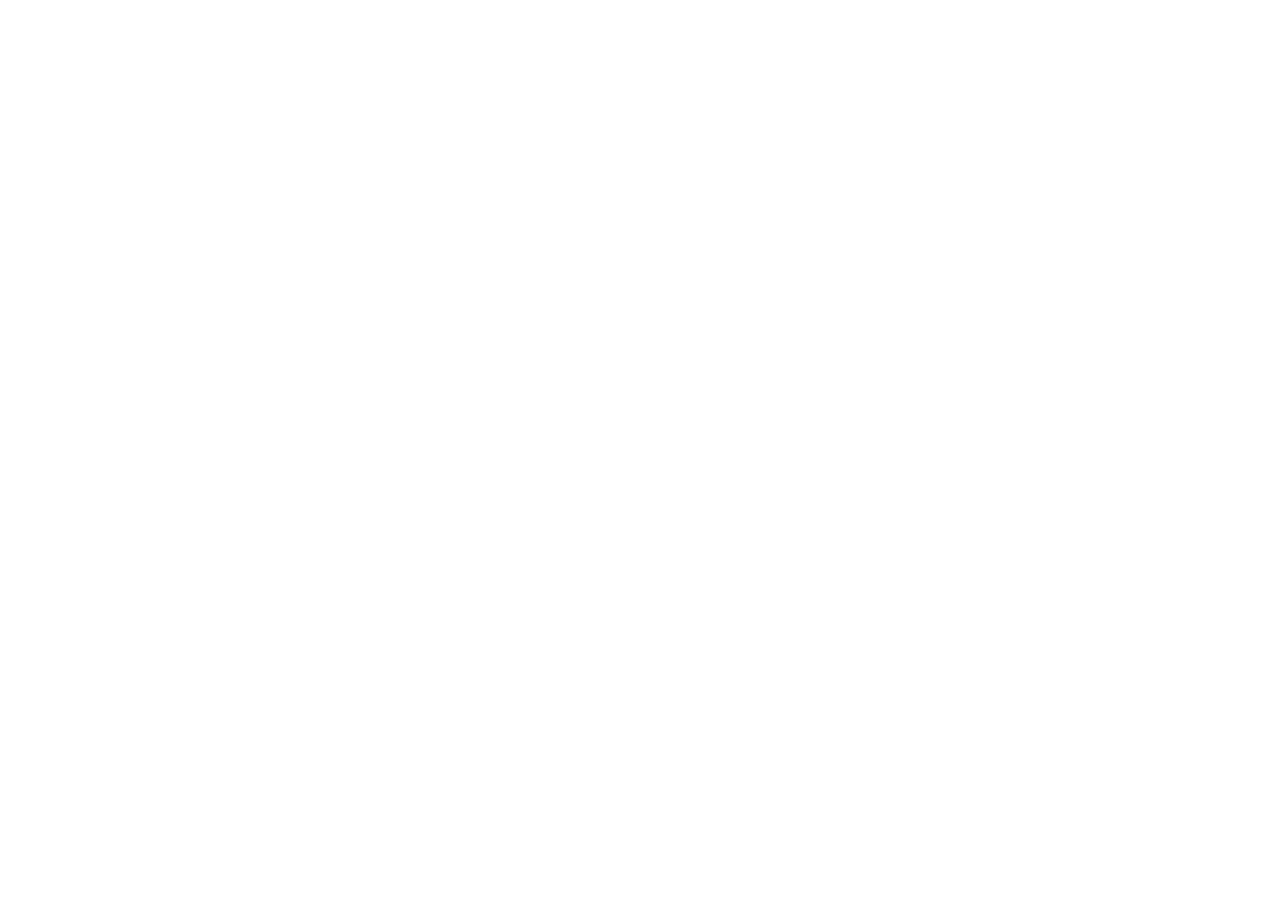
==== portfolio/index.html @ 067e7cec "index.html start" ====
﻿<!DOCTYPE html>

<html lang="ru">
<head>
    <meta charset="utf-8" />
    <meta name="viewport" content="width=device-width, initial-scale=1.0" />

    <title>Портфолио. Верстка HTML/CSS</title>

    <!--Шрифты и иконки (Font Awesome)-->

    <link rel="stylesheet" href="https://cdnjs.cloudflare.com/ajax/libs/font-awesome/6.0.0-beta3/css/all.min.css" />

    <!--Подключение css-->

    <link rel="stylesheet" href="css/style.css" />

</head>
<body>

</body>
</html>
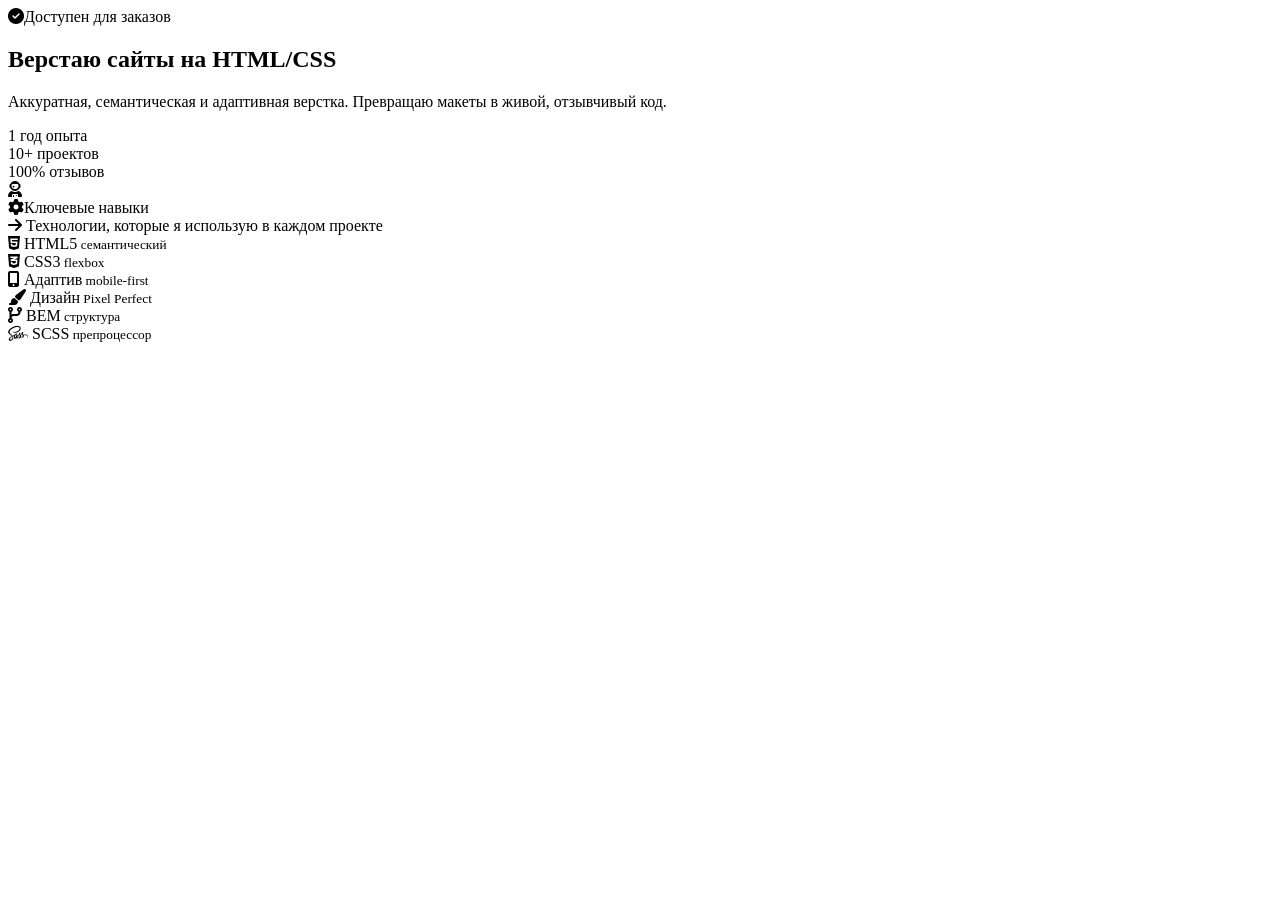
==== commit 34be640d: "Skills in progress" ====
--- a/portfolio/index.html
+++ b/portfolio/index.html
@@ -9,7 +9,7 @@
 
     <!--Шрифты и иконки (Font Awesome)-->
 
-    <link rel="stylesheet" href="https://cdnjs.cloudflare.com/ajax/libs/font-awesome/6.0.0-beta3/css/all.min.css" />
+    <link rel="stylesheet" href="https://cdnjs.cloudflare.com/ajax/libs/font-awesome/6.5.1/css/all.min.css" />
 
     <!--Подключение css-->
 
@@ -17,6 +17,56 @@
 
 </head>
 <body>
+    <!--header-->
+
+    <header id="header"></header>
+
+    <!--ОСНОВНОЙ КОНТЕНТ-->
+    <main>
+        <!--О себе-->
+
+        <section class="hero" id="about">
+            <div class="container hero-grid">
+                <div class="hero-content">
+                    <div class="badge"><i class="fas fa-check-circle"></i>Доступен для заказов</div> <!--Сигнальный чек-->
+                    <h1>Верстаю <span>сайты</span> на HTML/CSS</h1>
+                    <p>Аккуратная, семантическая и адаптивная верстка. Превращаю макеты в живой, отзывчивый код.</p>
+                    <div class="hero-stats">
+                        <div><span class="num">1</span><span class="label"> год опыта</span></div>
+                        <div><span class="num">10+</span><span class="label"> проектов</span></div>
+                        <div><span class="num">100%</span><span class="label"> отзывов</span></div>
+                    </div>
+                </div>
+                <div class="hero-avatar">
+                    <i class="fas fa-user-astronaut"></i> <!--Иконка человечка-->
+                </div>
+            </div>
+        </section>
+
+        <!--Навыки-->
+        <section class="skills" id="skills">
+            <div class="container">
+                <div class="section-title">
+                    <i class="fas fa-cog"></i>Ключевые навыки <!--Иконка цветочка-->
+                </div>
+                <div class="section-sub">
+                    <i class="fas fa-arrow-right"></i> <!--Иконка стрелочки в право-->
+                    Технологии, которые я использую в каждом проекте
+                </div>
+                <div class="skills-grid">
+                    <div class="skill-card"><i class="fab fa-html5"></i><span> HTML5</span><small> семантический</small></div> <!--Иконка html5-->
+                    <div class="skill-card"><i class="fab fa-css3-alt"></i><span> CSS3</span><small> flexbox</small></div>
+                    <div class="skill-card"><i class="fas fa-mobile-alt"></i><span> Адаптив</span><small> mobile-first </small></div>
+                    <div class="skill-card"><i class="fas fa-paint-brush"></i><span> Дизайн</span><small> Pixel Perfect</small></div>
+                    <div class="skill-card"><i class="fas fa-code-branch"></i><span> BEM</span><small> структура</small></div>
+                    <div class="skill-card"><i class="fab fa-sass"></i><span> SCSS</span><small> препроцессор</small></div>
+                </div>
+            </div>
+        </section>
+
+        <!--Проекты-->
+
+    </main>
 
 </body>
 </html>
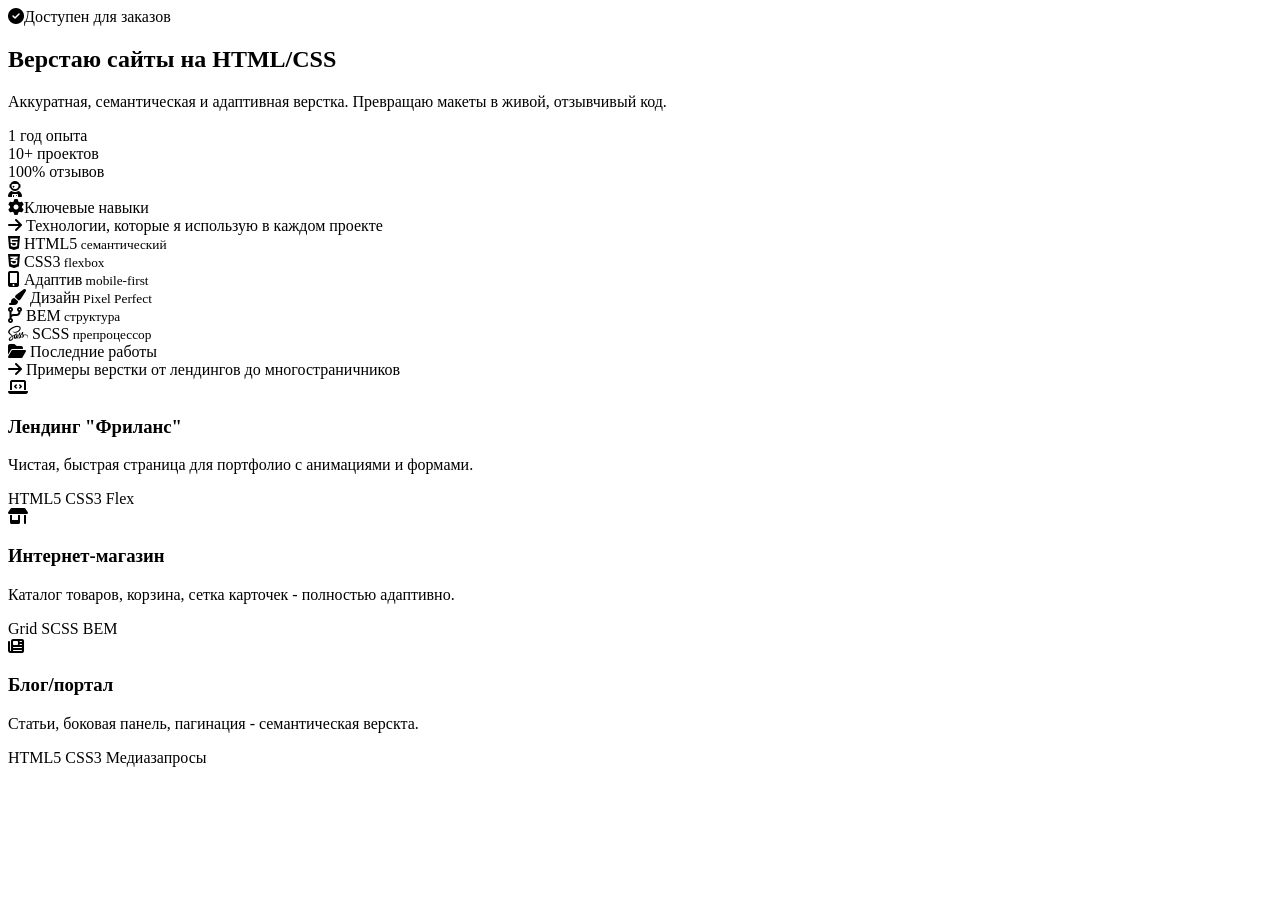
==== commit 26407e05: "Projects in progress" ====
--- a/portfolio/index.html
+++ b/portfolio/index.html
@@ -37,6 +37,7 @@
                         <div><span class="num">100%</span><span class="label"> отзывов</span></div>
                     </div>
                 </div>
+
                 <div class="hero-avatar">
                     <i class="fas fa-user-astronaut"></i> <!--Иконка человечка-->
                 </div>
@@ -49,10 +50,12 @@
                 <div class="section-title">
                     <i class="fas fa-cog"></i>Ключевые навыки <!--Иконка цветочка-->
                 </div>
+
                 <div class="section-sub">
                     <i class="fas fa-arrow-right"></i> <!--Иконка стрелочки в право-->
                     Технологии, которые я использую в каждом проекте
                 </div>
+
                 <div class="skills-grid">
                     <div class="skill-card"><i class="fab fa-html5"></i><span> HTML5</span><small> семантический</small></div> <!--Иконка html5-->
                     <div class="skill-card"><i class="fab fa-css3-alt"></i><span> CSS3</span><small> flexbox</small></div>
@@ -66,6 +69,43 @@
 
         <!--Проекты-->
 
+        <section class="projects" id="projects">
+            <div class="container">
+                <div class="section-title">
+                    <i class="fas fa-folder-open"></i> Последние работы
+                </div>
+
+                <div class="section-sub">
+                    <i class="fas fa-arrow-right"></i> Примеры верстки от лендингов до многостраничников
+                </div>
+
+                <div class="project-grid">
+                    <div class="project-item">
+                        <div class="icon-wrap"><i class="fas fa-laptop-code"></i></div>
+                        <h3>Лендинг "Фриланс"</h3>
+                        <p>Чистая, быстрая страница для портфолио с анимациями и формами.</p>
+                        <div class="project-tags"><span>HTML5</span><span> CSS3</span><span> Flex</span></div>
+
+                        <div>
+                            <div class="project-item">
+                                <div class="icon-wrap"><i class="fas fa-store-alt"></i></div>
+                                <h3>Интернет-магазин</h3>
+                                <p>Каталог товаров, корзина, сетка карточек - полностью адаптивно.</p>
+                                <div class="project-tags"><span>Grid</span><span> SCSS</span><span> BEM</span></div>
+                            </div>
+
+                            <div class="project-item">
+                                <div class="icon-wrap"><i class="fas fa-newspaper"></i></div>
+                                <h3>Блог/портал</h3>
+                                <p>Статьи, боковая панель, пагинация - семантическая верскта.</p>
+                                <div class="project-tags"><span>HTML5</span><span> CSS3</span><span> Медиазапросы</span></div>
+                            </div>
+                        </div>
+                    </div>
+                </div>      <!--Проверить на корректность div. Возможно что лишний есть-->
+            </div>
+        </section>
+
     </main>
 
 </body>
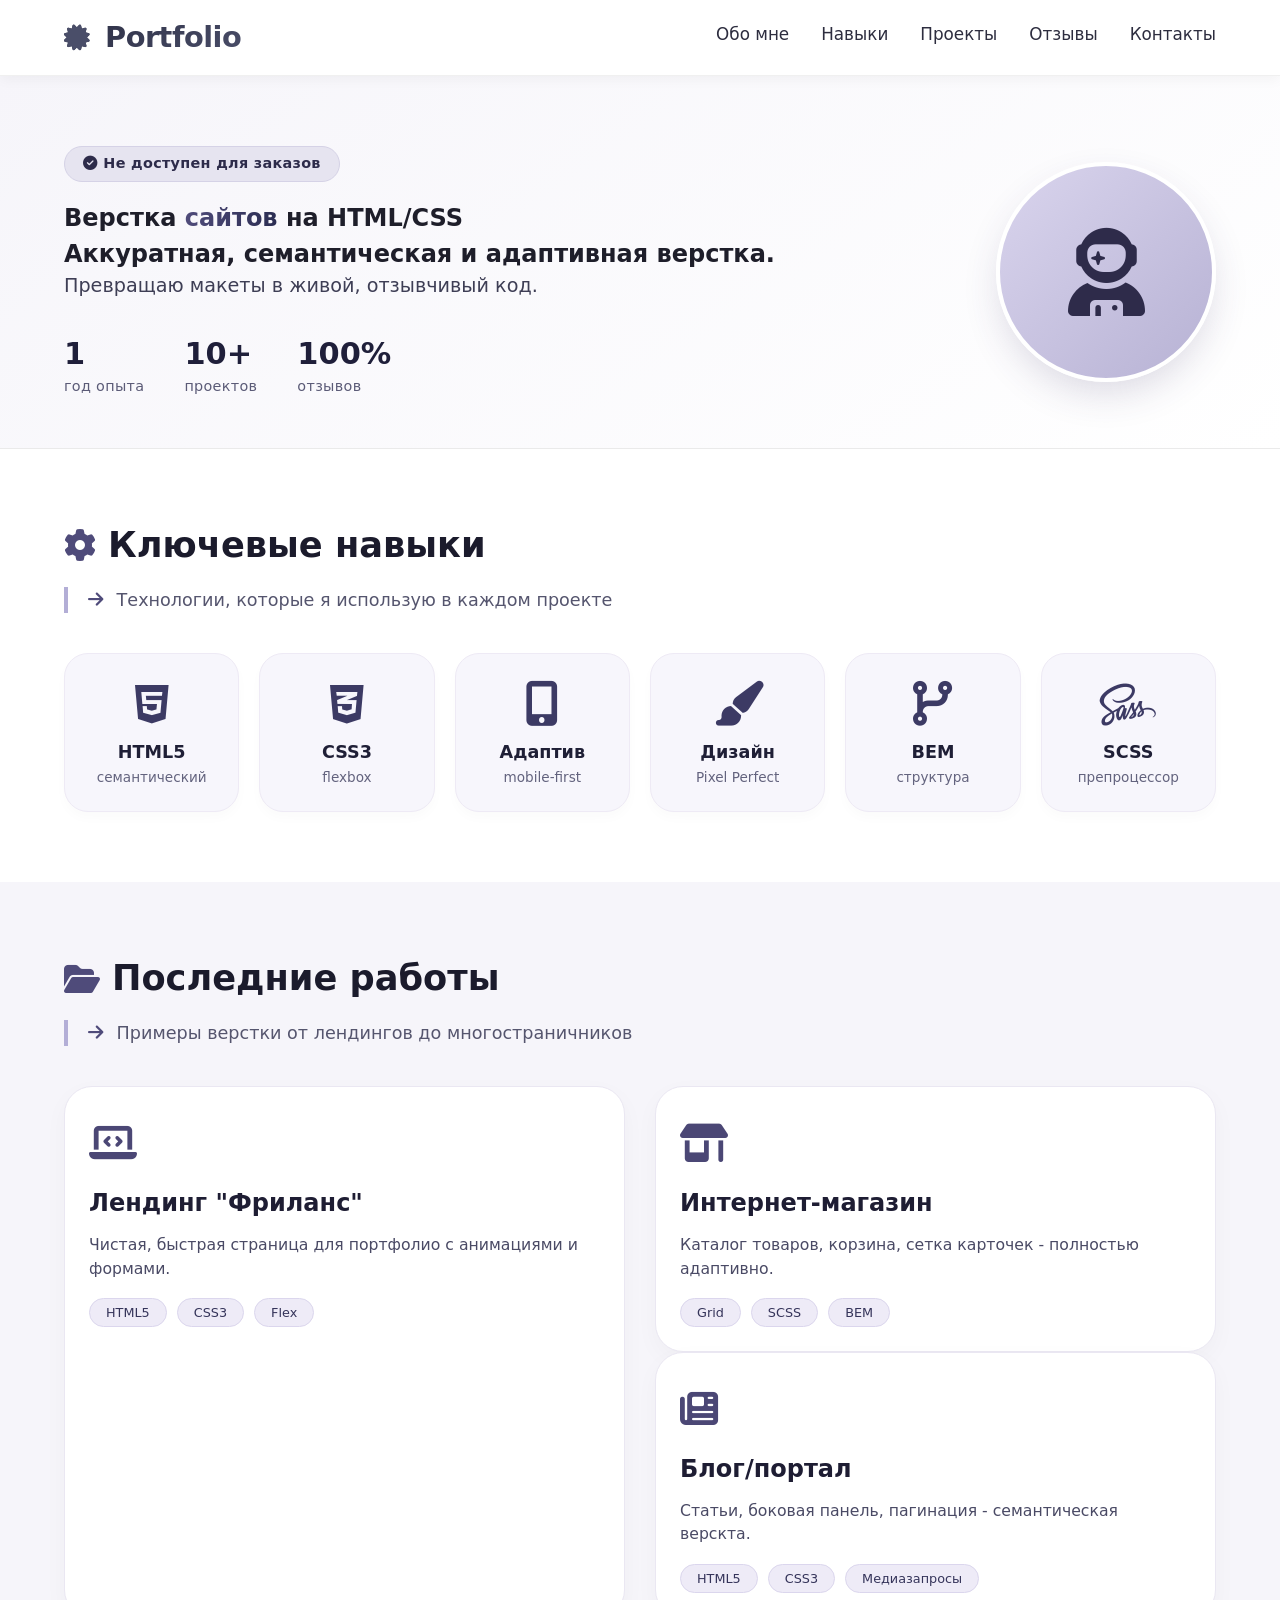
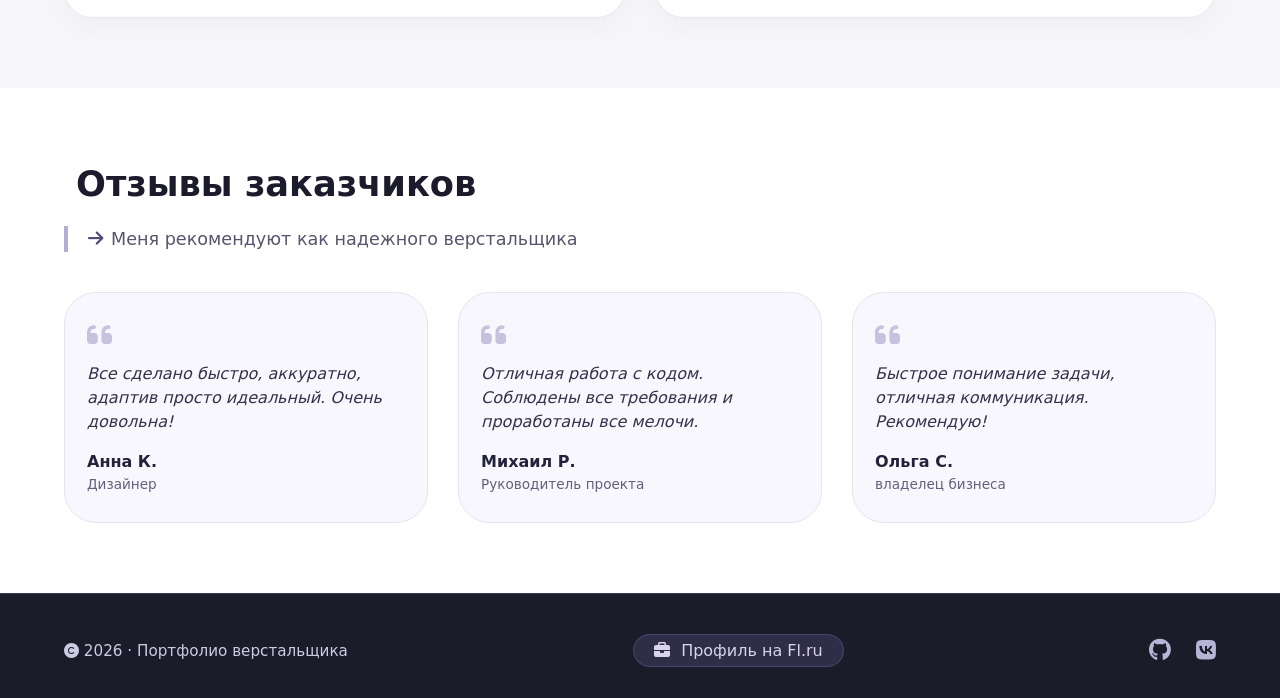
==== commit e114c1a8: "Project Portfolio in progress" ====
--- a/portfolio/index.html
+++ b/portfolio/index.html
@@ -28,9 +28,10 @@
         <section class="hero" id="about">
             <div class="container hero-grid">
                 <div class="hero-content">
-                    <div class="badge"><i class="fas fa-check-circle"></i>Доступен для заказов</div> <!--Сигнальный чек-->
-                    <h1>Верстаю <span>сайты</span> на HTML/CSS</h1>
-                    <p>Аккуратная, семантическая и адаптивная верстка. Превращаю макеты в живой, отзывчивый код.</p>
+                    <div class="badge"><i class="fas fa-check-circle"></i>Не доступен для заказов</div> <!--Сигнальный чек-->
+                    <h1>Верстка <span>сайтов</span> на HTML/CSS</h1>
+                    <h2>Аккуратная, семантическая и адаптивная верстка.</h2>
+                    <p>Превращаю макеты в живой, отзывчивый код.</p>
                     <div class="hero-stats">
                         <div><span class="num">1</span><span class="label"> год опыта</span></div>
                         <div><span class="num">10+</span><span class="label"> проектов</span></div>
@@ -70,6 +71,7 @@
         <!--Проекты-->
 
         <section class="projects" id="projects">
+            <h2></h2> 
             <div class="container">
                 <div class="section-title">
                     <i class="fas fa-folder-open"></i> Последние работы
@@ -85,28 +87,70 @@
                         <h3>Лендинг "Фриланс"</h3>
                         <p>Чистая, быстрая страница для портфолио с анимациями и формами.</p>
                         <div class="project-tags"><span>HTML5</span><span> CSS3</span><span> Flex</span></div>
+                    </div>
 
-                        <div>
-                            <div class="project-item">
-                                <div class="icon-wrap"><i class="fas fa-store-alt"></i></div>
-                                <h3>Интернет-магазин</h3>
-                                <p>Каталог товаров, корзина, сетка карточек - полностью адаптивно.</p>
-                                <div class="project-tags"><span>Grid</span><span> SCSS</span><span> BEM</span></div>
-                            </div>
+                    <div>
+                        <div class="project-item">
+                            <div class="icon-wrap"><i class="fas fa-store-alt"></i></div>
+                            <h3>Интернет-магазин</h3>
+                            <p>Каталог товаров, корзина, сетка карточек - полностью адаптивно.</p>
+                            <div class="project-tags"><span>Grid</span><span> SCSS</span><span> BEM</span></div>
+                        </div>
 
-                            <div class="project-item">
-                                <div class="icon-wrap"><i class="fas fa-newspaper"></i></div>
-                                <h3>Блог/портал</h3>
-                                <p>Статьи, боковая панель, пагинация - семантическая верскта.</p>
-                                <div class="project-tags"><span>HTML5</span><span> CSS3</span><span> Медиазапросы</span></div>
-                            </div>
+                        <div class="project-item">
+                            <div class="icon-wrap"><i class="fas fa-newspaper"></i></div>
+                            <h3>Блог/портал</h3>
+                            <p>Статьи, боковая панель, пагинация - семантическая верскта.</p>
+                            <div class="project-tags"><span>HTML5</span><span> CSS3</span><span> Медиазапросы</span></div>
                         </div>
                     </div>
-                </div>      <!--Проверить на корректность div. Возможно что лишний есть-->
+                </div>
+            </div>      
+            
+        </section>
+
+        <!--Отзывы-->
+
+        <section class="testimonials" id="testimonials">
+            <div class="container">
+                <div class="section-title">
+                    <i class="fas fa-comments-dots"></i>Отзывы заказчиков
+                </div>
+
+                <div class="section-sub">
+                    <i class="fas fa-arrow-right"></i>Меня рекомендуют как надежного верстальщика
+                </div>
+
+                <div class="testimonial-grid">
+                    <div class="testimonial-card">
+                        <i class="fas fa-quote-left"></i>
+                        <p>Все сделано быстро, аккуратно, адаптив просто идеальный. Очень довольна!</p>
+                        <div class="author">Анна К.</div>
+                        <div class="role">Дизайнер</div>
+                    </div>
+
+                    <div class="testimonial-card">
+                        <i class="fas fa-quote-left"></i>
+                        <p>Отличная работа с кодом. Соблюдены все требования и проработаны все мелочи.</p>
+                        <div class="author">Михаил Р.</div>
+                        <div class="role">Руководитель проекта</div>
+                    </div>
+
+                    <div class="testimonial-card">
+                        <i class="fas fa-quote-left"></i>
+                        <p>Быстрое понимание задачи, отличная коммуникация. Рекомендую!</p>
+                        <div class="author">Ольга С.</div>
+                        <div class="role">владелец бизнеса</div>
+                    </div>
+                </div>
             </div>
         </section>
+    </main>
 
-    </main>
+    <footer id="footer"></footer>
+
+    <script src="js/main.js"></script>
+
 
 </body>
 </html>
--- a/portfolio/css/style.css
+++ b/portfolio/css/style.css
@@ -0,0 +1,466 @@
+﻿/* ---------- Глобальные сбросы и база ---------- */
+* {
+    margin: 0;
+    padding: 0;
+    box-sizing: border-box;
+}
+
+body {
+    font-family: 'Segoe UI', Roboto, system-ui, -apple-system, sans-serif;
+    background: #faf9f8;
+    color: #1e1e2a;
+    line-height: 1.5;
+    scroll-behavior: smooth;
+}
+
+/*Проверить необходимость в а{}*/
+a {
+    text-decoration: none;
+    color: inherit;
+}
+
+.container {
+    max-width: 1200px;
+    margin: 0 auto;
+    padding: 0 24px;
+}
+/* ---------- HEADER / НАВИГАЦИЯ ---------- */
+.header {
+    background: #ffffff;
+    box-shadow: 0 4px 12px rgba(0, 0, 0, 0.04);
+    position: sticky;
+    top: 0;
+    z-index: 10;
+    padding: 16px 0;
+    border-bottom: 1px solid #f0f0f0;
+}
+
+    .header .container {
+        display: flex;
+        justify-content: space-between;
+        align-items: center;
+        flex-wrap: wrap;
+    }
+
+.logo {
+    font-size: 1.8rem;
+    font-weight: 700;
+    letter-spacing: -0.5px;
+    background: linear-gradient(145deg, #2b2d42, #4a4e69);
+    -webkit-background-clip: text;
+    -webkit-text-fill-color: transparent;
+    background-clip: text;
+}
+
+    .logo i {
+        -webkit-text-fill-color: #4a4e69;
+        margin-right: 6px;
+        font-size: 1.6rem;
+    }
+
+.nav-links {
+    display: flex;
+    gap: 32px;
+    font-weight: 500;
+    font-size: 1.05rem;
+}
+
+    .nav-links a {
+        transition: color 0.2s ease;
+        color: #2d2d3f;
+        border-bottom: 2px solid transparent;
+        padding-bottom: 4px;
+    }
+
+        .nav-links a:hover {
+            color: #5b5f8a;
+            border-bottom-color: #5b5f8a;
+        }
+
+/* ---------- "О себе" ---------- */
+.hero {
+    padding: 70px 0 50px;
+    background: linear-gradient(145deg, #f6f5fa 0%, #ffffff 100%);
+    border-bottom: 1px solid #eaeaea;
+}
+
+.hero-grid {
+    display: flex;
+    flex-wrap: wrap;
+    align-items: center;
+    justify-content: space-between;
+    gap: 40px;
+}
+
+.hero-content {
+    flex: 1 1 380px;
+}
+
+    .hero-content .badge {
+        display: inline-block;
+        background: #e6e4f0;
+        color: #2d2b4a;
+        font-weight: 600;
+        font-size: 0.9rem;
+        padding: 6px 18px;
+        border-radius: 30px;
+        margin-bottom: 18px;
+        letter-spacing: 0.3px;
+        border: 1px solid #d5d2e6;
+    }
+
+        .hero-content .badge i {
+            margin-right: 6px;
+        }
+
+        .hero-content .badge i {
+            margin-right: 6px;
+        }
+
+    .hero-content h1 span {
+        background: linear-gradient(to right, #4f4b7a, #2b2d52);
+        -webkit-background-clip: text;
+        -webkit-text-fill-color: transparent;
+        background-clip: text;
+    }
+
+    .hero-content p {
+        font-size: 1.2rem;
+        color: #3e3e55;
+        max-width: 520px;
+        margin-bottom: 30px;
+    }
+
+.hero-stats {
+    display: flex;
+    gap: 40px;
+    margin-top: 20px;
+}
+
+    .hero-stats div {
+        display: flex;
+        flex-direction: column;
+    }
+
+    .hero-stats .num {
+        font-size: 1.9rem;
+        font-weight: 700;
+        color: #1f1f3a;
+    }
+
+    .hero-stats .label {
+        font-size: 0.9rem;
+        color: #5b5b77;
+        letter-spacing: 0.3px;
+    }
+
+.hero-avatar {
+    flex: 0 0 220px;
+    height: 220px;
+    background: linear-gradient(135deg, #d9d4ed, #b7b2d4);
+    border-radius: 50%;
+    display: flex;
+    align-items: center;
+    justify-content: center;
+    font-size: 5.5rem;
+    color: #2e2b4a;
+    box-shadow: 0 16px 40px -8px rgba(60, 50, 100, 0.2);
+    border: 4px solid white;
+    transition: transform 0.2s;
+}
+
+    .hero-avatar:hover {
+        transform: scale(1.02);
+    }
+
+/* ---------- "Навыки" ---------- */
+.skills {
+    padding: 70px 0;
+    background: #ffffff;
+}
+
+.section-title {
+    font-size: 2.2rem;
+    font-weight: 600;
+    margin-bottom: 15px;
+    color: #1b1b2c;
+    display: flex;
+    align-items: center;
+    gap: 12px;
+}
+
+    .section-title i {
+        color: #4f4b7a;
+        font-size: 2rem;
+    }
+
+.section-sub {
+    color: #55556e;
+    margin-bottom: 40px;
+    font-size: 1.1rem;
+    border-left: 4px solid #b3aed6;
+    padding-left: 20px;
+}
+
+    .section-sub i {
+        margin-right: 8px;
+        color: #4f4b7a;
+    }
+
+.skills-grid {
+    display: grid;
+    grid-template-columns: repeat(auto-fit, minmax(160px, 1fr));
+    gap: 30px 20px;
+}
+
+.skill-card {
+    background: #f7f6fc;
+    padding: 28px 12px 22px;
+    border-radius: 24px;
+    text-align: center;
+    transition: all 0.2s ease;
+    border: 1px solid #eeeaf5;
+    box-shadow: 0 6px 12px rgba(0, 0, 0, 0.02);
+}
+
+    .skill-card:hover {
+        transform: translateY(-6px);
+        border-color: #b9b2db;
+        background: #faf9ff;
+        box-shadow: 0 16px 28px -12px rgba(70, 60, 130, 0.12);
+    }
+
+    .skill-card i {
+        font-size: 2.8rem;
+        color: #3c3a64;
+        margin-bottom: 12px;
+        display: block;
+    }
+
+    .skill-card span {
+        font-weight: 600;
+        font-size: 1.1rem;
+        display: block;
+        color: #1f1f36;
+    }
+
+    .skill-card small {
+        color: #63637e;
+        font-size: 0.85rem;
+    }
+
+/* ---------- "Проекты" ---------- */
+.projects {
+    padding: 70px 0;
+    background: #f6f5fa;
+}
+
+.project-grid {
+    display: grid;
+    grid-template-columns: repeat(auto-fit, minmax(280px, 1fr));
+    gap: 30px;
+    margin-top: 15px;
+    /*margin: 30px;*/
+}
+
+.project-item {
+    background: white;
+    border-radius: 28px;
+    padding: 28px 24px 24px;
+    box-shadow: 0 8px 24px rgba(0, 0, 0, 0.03);
+    border: 1px solid #eae7f2;
+    transition: 0.2s;
+}
+
+    .project-item:hover {
+        border-color: #c6c0de;
+        box-shadow: 0 20px 32px -16px rgba(60, 50, 120, 0.12);
+    }
+
+    .project-item .icon-wrap {
+        font-size: 2.4rem;
+        color: #4b4775;
+        margin-bottom: 12px;
+    }
+
+    .project-item h3 {
+        font-size: 1.5rem;
+        font-weight: 600;
+        margin-bottom: 12px;
+        color: #1e1d33;
+    }
+
+    .project-item p {
+        color: #4a4a65;
+        margin-bottom: 18px;
+        font-size: 0.98rem;
+    }
+
+.project-tags {
+    display: flex;
+    flex-wrap: wrap;
+    gap: 10px;
+}
+
+    .project-tags span {
+        background: #eeebf7;
+        padding: 4px 16px;
+        border-radius: 40px;
+        font-size: 0.8rem;
+        font-weight: 500;
+        color: #35345a;
+        border: 1px solid #dbd6ed;
+    }
+/* ---------- "Отзывы" ---------- */
+.testimonials {
+    padding: 70px 0;
+    background: #ffffff;
+}
+
+.testimonial-grid {
+    display: flex;
+    flex-wrap: wrap;
+    gap: 30px;
+    margin-top: 20px;
+}
+
+.testimonial-card {
+    flex: 1 1 240px;
+    background: #f8f7fd;
+    padding: 28px 22px;
+    border-radius: 32px;
+    border: 1px solid #e7e3f2;
+}
+
+    .testimonial-card i {
+        color: #a59fc9;
+        font-size: 1.8rem;
+        opacity: 0.6;
+        margin-bottom: 12px;
+    }
+
+    .testimonial-card p {
+        font-style: italic;
+        color: #32324b;
+        margin-bottom: 16px;
+    }
+
+    .testimonial-card .author {
+        font-weight: 600;
+        color: #23223b;
+    }
+
+    .testimonial-card .role {
+        font-size: 0.85rem;
+        color: #63607e;
+    }
+/* ---------- FOOTER ---------- */
+.footer {
+    padding: 40px 0 30px;
+    background: #1c1b2a;
+    color: #cdcbe3;
+    border-top: 1px solid #37354b;
+}
+
+    .footer .container {
+        display: flex;
+        justify-content: space-between;
+        align-items: center;
+        flex-wrap: wrap;
+        gap: 20px;
+    }
+
+    .footer .copy {
+        font-size: 0.95rem;
+    }
+
+    .footer .social a {
+        color: #b8b4d6;
+        margin-left: 20px;
+        font-size: 1.4rem;
+        transition: 0.2s;
+    }
+
+        .footer .social a:hover {
+            color: #e6e1ff;
+            transform: translateY(-2px);
+        }
+
+    .footer .fl-link {
+        background: #2f2d47;
+        padding: 6px 20px;
+        border-radius: 40px;
+        font-weight: 500;
+        color: #d8d4f0;
+        border: 1px solid #49466b;
+        transition: 0.2s;
+    }
+
+        .footer .fl-link:hover {
+            background: #3f3c62;
+            color: white;
+        }
+
+        .footer .fl-link i {
+            margin-right: 6px;
+        }
+/* ---------- Адаптивность ---------- */
+@media (max-width: 760px) {
+    .header .container {
+        flex-direction: column;
+        gap: 12px;
+    }
+
+    .nav-links {
+        gap: 20px;
+        flex-wrap: wrap;
+        justify-content: center;
+    }
+
+    .hero-content h1 {
+        font-size: 2.4rem;
+    }
+
+    .hero-avatar {
+        flex: 0 0 160px;
+        height: 160px;
+        font-size: 4rem;
+    }
+
+    .hero-grid {
+        justify-content: center;
+        text-align: center;
+    }
+
+    .hero-stats {
+        justify-content: center;
+    }
+
+    .section-title {
+        font-size: 1.9rem;
+    }
+
+    .footer .container {
+        flex-direction: column;
+        text-align: center;
+    }
+
+    .footer .social a {
+        margin: 0 12px;
+    }
+}
+
+@media (max-width: 480px) {
+    .container {
+        padding: 0 18px;
+    }
+
+    .hero-content h1 {
+        font-size: 2rem;
+    }
+
+    .skills-grid {
+        grid-template-columns: repeat(2, 1fr);
+        gap: 16px;
+    }
+}
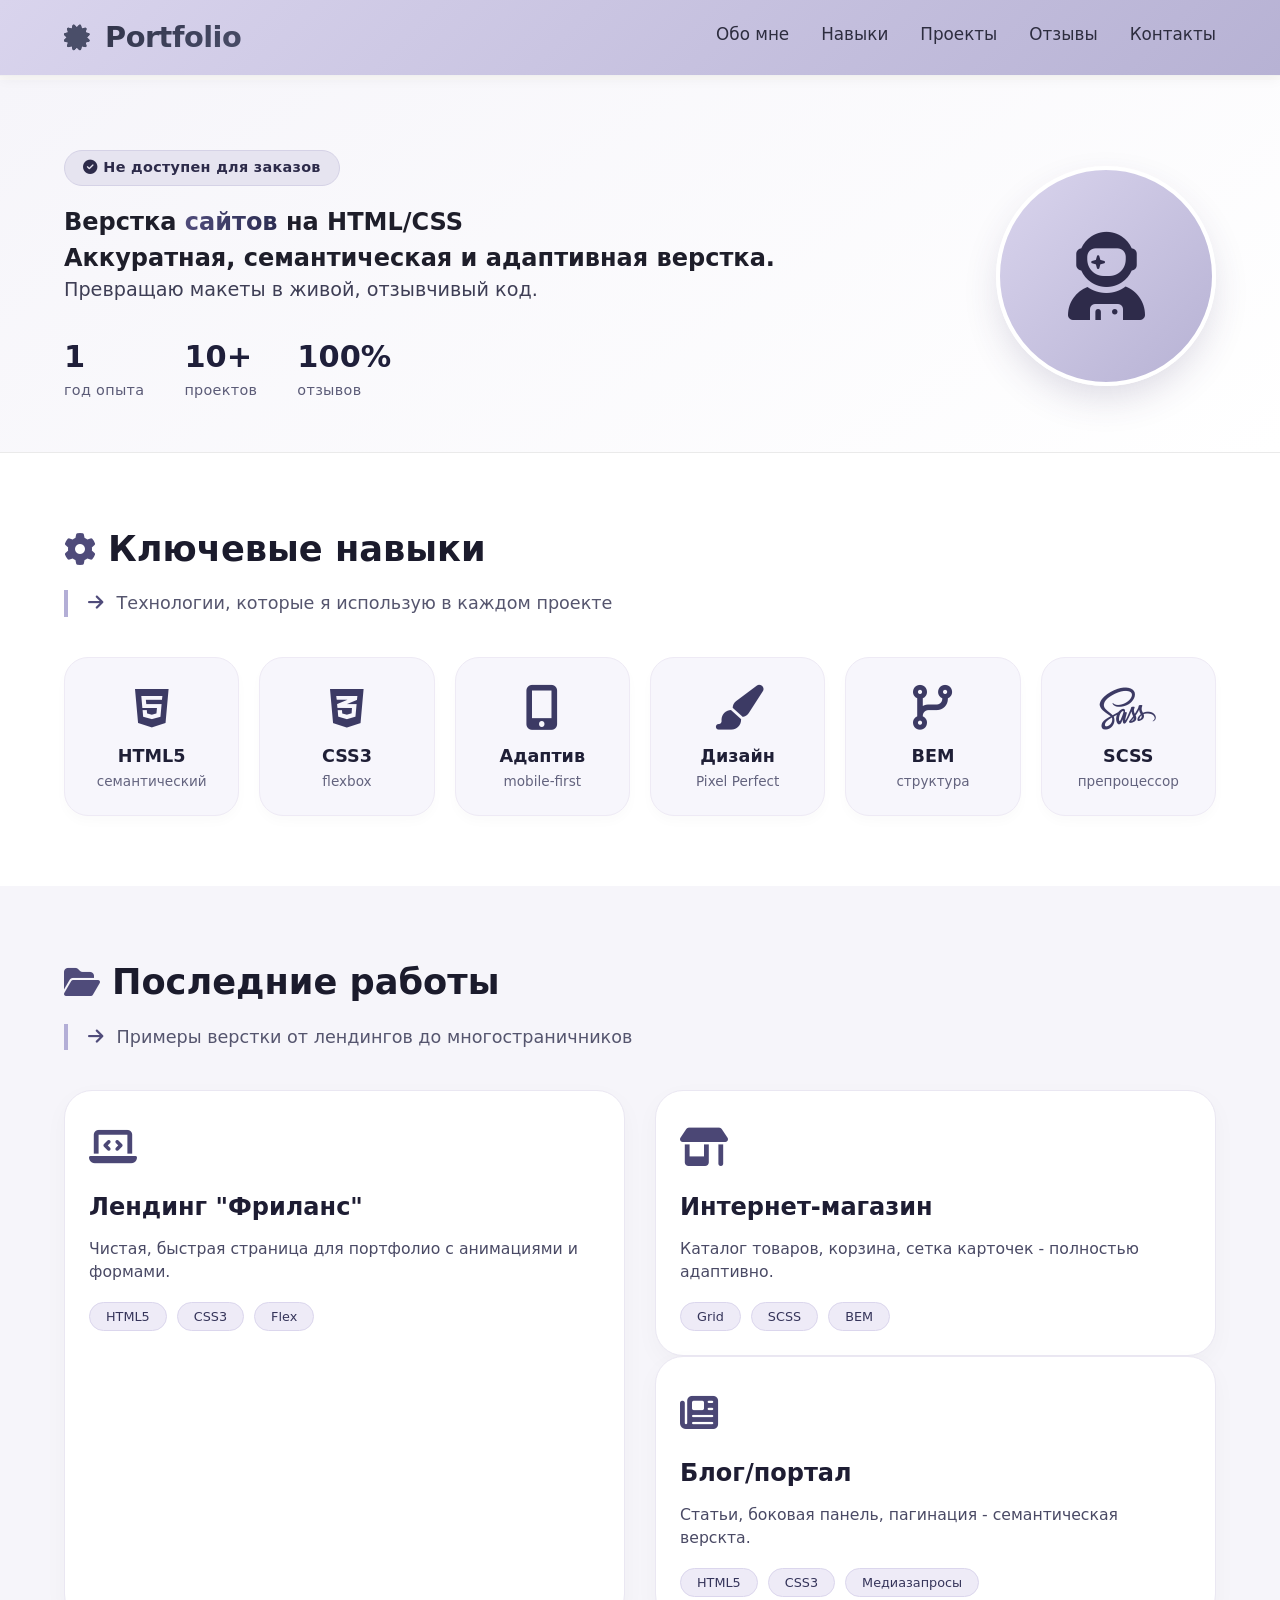
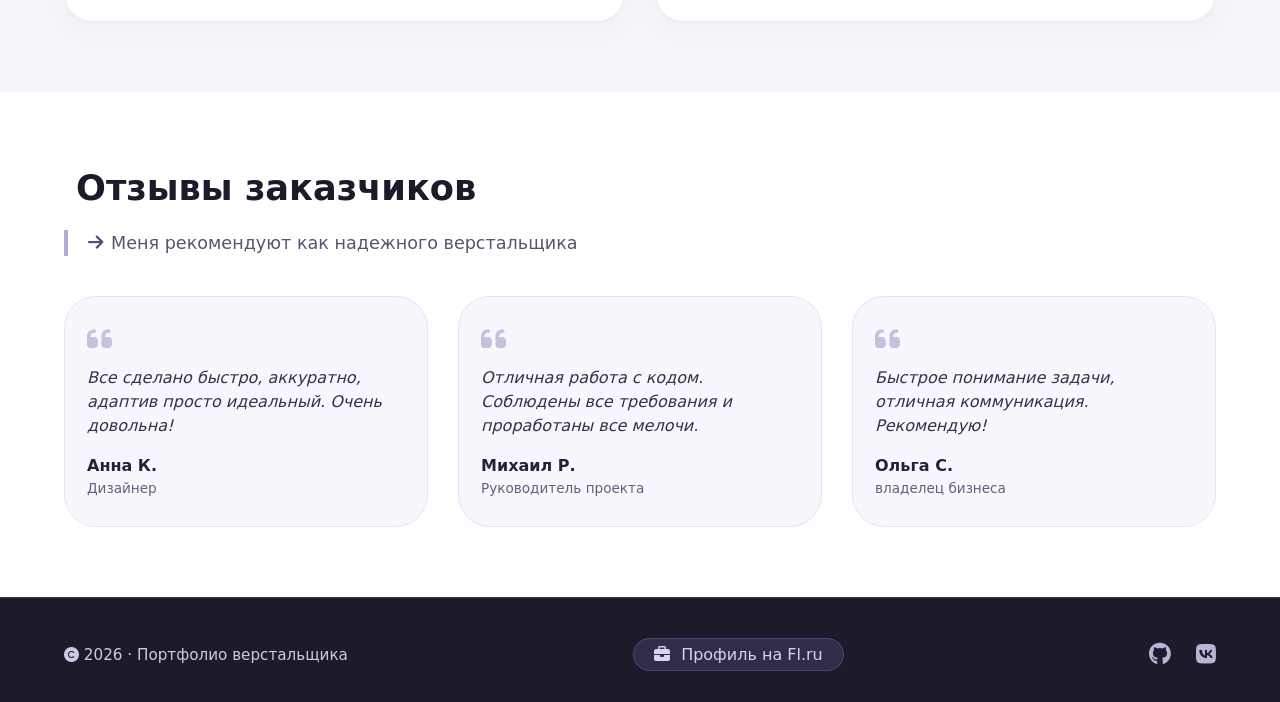
==== commit 59f12e6c: "Portfolio DONE" ====
--- a/portfolio/index.html
+++ b/portfolio/index.html
@@ -28,7 +28,7 @@
         <section class="hero" id="about">
             <div class="container hero-grid">
                 <div class="hero-content">
-                    <div class="badge"><i class="fas fa-check-circle"></i>Не доступен для заказов</div> <!--Сигнальный чек-->
+                    <div class="badge"><i class="fas fa-check-circle"></i>Не доступен для заказов</div>
                     <h1>Верстка <span>сайтов</span> на HTML/CSS</h1>
                     <h2>Аккуратная, семантическая и адаптивная верстка.</h2>
                     <p>Превращаю макеты в живой, отзывчивый код.</p>
--- a/portfolio/css/style.css
+++ b/portfolio/css/style.css
@@ -11,6 +11,7 @@
     color: #1e1e2a;
     line-height: 1.5;
     scroll-behavior: smooth;
+    padding-top: 80px;
 }
 
 /*Проверить необходимость в а{}*/
@@ -24,15 +25,19 @@
     margin: 0 auto;
     padding: 0 24px;
 }
-/* ---------- HEADER / НАВИГАЦИЯ ---------- */
+/* ---------- header / навигация ---------- */
 .header {
-    background: #ffffff;
+    background: linear-gradient(135deg, #d9d4ed, #b7b2d4);
     box-shadow: 0 4px 12px rgba(0, 0, 0, 0.04);
-    position: sticky;
+    position: fixed;
     top: 0;
-    z-index: 10;
+    left: 0;
+    right: 0;
+    width: 100%;
+    z-index: 1000;
     padding: 16px 0;
     border-bottom: 1px solid #f0f0f0;
+    transition: all 0.3s ease;
 }
 
     .header .container {
@@ -260,7 +265,6 @@
     grid-template-columns: repeat(auto-fit, minmax(280px, 1fr));
     gap: 30px;
     margin-top: 15px;
-    /*margin: 30px;*/
 }
 
 .project-item {
@@ -354,7 +358,7 @@
         font-size: 0.85rem;
         color: #63607e;
     }
-/* ---------- FOOTER ---------- */
+/* ---------- footer ---------- */
 .footer {
     padding: 40px 0 30px;
     background: #1c1b2a;
